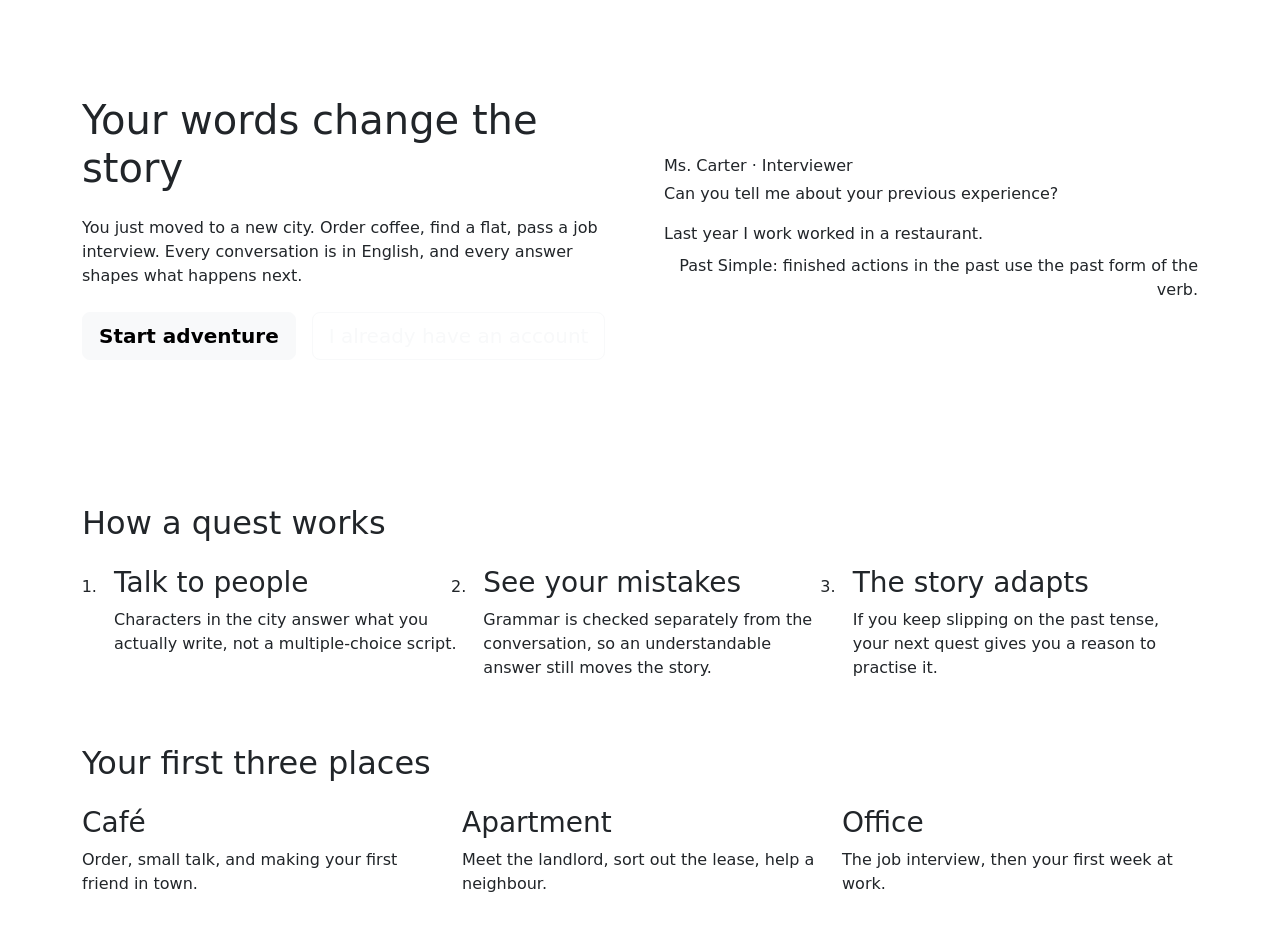
==== src/frontend/index.html @ 20c84001 "feat: add project skeleton Sets up the base the team will build SpeakQuest features on.  Backend (sr" ====
<!DOCTYPE html>
<html lang="en">
<head>
  <meta charset="utf-8">
  <meta name="viewport" content="width=device-width, initial-scale=1">
  <meta name="description" content="SpeakQuest is a story-based English learning game. Move to a new city and talk your way through it with AI characters.">
  <title>SpeakQuest – Your words change the story</title>
  <link rel="preconnect" href="https://fonts.googleapis.com">
  <link rel="preconnect" href="https://fonts.gstatic.com" crossorigin>
  <link rel="stylesheet" href="https://fonts.googleapis.com/css2?family=Atkinson+Hyperlegible:wght@400;700&amp;family=Bricolage+Grotesque:opsz,wght@12..96,700;12..96,800&amp;display=swap">
  <link rel="stylesheet" href="https://cdn.jsdelivr.net/npm/bootstrap@5.3.3/dist/css/bootstrap.min.css" integrity="sha384-QWTKZyjpPEjISv5WaRU9OFeRpok6YctnYmDr5pNlyT2bRjXh0JMhjY6hW+ALEwIH" crossorigin="anonymous">
  <link rel="stylesheet" href="/css/main.css">
  <script src="https://cdn.jsdelivr.net/npm/bootstrap@5.3.3/dist/js/bootstrap.bundle.min.js" integrity="sha384-YvpcrYf0tY3lHB60NNkmXc5s9fDVZLESaAA55NDzOxhy9GkcIdslK1eN7N6jIeHz" crossorigin="anonymous" defer></script>
  <script type="module" src="/js/app.js"></script>
</head>
<body>
  <header data-component="navbar" data-variant="public"></header>

  <main>
    <section class="sq-hero py-5" aria-labelledby="hero-title">
      <div class="container py-lg-5">
        <div class="row align-items-center g-5">
          <div class="col-lg-6">
            <h1 id="hero-title" class="sq-hero-title mb-4">Your words change the story</h1>
            <p class="sq-lead mb-4">
              You just moved to a new city. Order coffee, find a flat, pass a job interview.
              Every conversation is in English, and every answer shapes what happens next.
            </p>
            <div class="d-flex flex-wrap gap-3">
              <a class="btn btn-lg btn-light fw-bold" href="/pages/register.html">Start adventure</a>
              <a class="btn btn-lg btn-outline-light" href="/pages/login.html">I already have an account</a>
            </div>
          </div>

          <div class="col-lg-6">
            <figure class="mb-0" aria-label="Example conversation from the Job Interview quest">
              <div class="sq-bubble sq-bubble-npc mb-3">
                <p class="sq-speaker mb-1">Ms. Carter · Interviewer</p>
                <p class="mb-0">Can you tell me about your previous experience?</p>
              </div>
              <div class="sq-bubble sq-bubble-player mb-2">
                <p class="mb-0">Last year I <span class="sq-wrong">work</span> <span class="sq-right">worked</span> in a restaurant.</p>
              </div>
              <figcaption class="sq-correction text-end">
                Past Simple: finished actions in the past use the past form of the verb.
              </figcaption>
            </figure>
          </div>
        </div>
      </div>
    </section>

    <section class="container py-5" aria-labelledby="how-title">
      <h2 id="how-title" class="mb-4">How a quest works</h2>
      <ol class="sq-steps row g-4">
        <li class="col-md-4">
          <h3>Talk to people</h3>
          <p class="mb-0">Characters in the city answer what you actually write, not a multiple-choice script.</p>
        </li>
        <li class="col-md-4">
          <h3>See your mistakes</h3>
          <p class="mb-0">Grammar is checked separately from the conversation, so an understandable answer still moves the story.</p>
        </li>
        <li class="col-md-4">
          <h3>The story adapts</h3>
          <p class="mb-0">If you keep slipping on the past tense, your next quest gives you a reason to practise it.</p>
        </li>
      </ol>
    </section>

    <section class="container pb-5" aria-labelledby="places-title">
      <h2 id="places-title" class="mb-4">Your first three places</h2>
      <div class="row g-4">
        <article class="col-md-4">
          <div class="sq-panel sq-line-tag sq-cafe h-100">
            <h3>Café</h3>
            <p class="mb-0">Order, small talk, and making your first friend in town.</p>
          </div>
        </article>
        <article class="col-md-4">
          <div class="sq-panel sq-line-tag sq-apartment h-100">
            <h3>Apartment</h3>
            <p class="mb-0">Meet the landlord, sort out the lease, help a neighbour.</p>
          </div>
        </article>
        <article class="col-md-4">
          <div class="sq-panel sq-line-tag sq-office h-100">
            <h3>Office</h3>
            <p class="mb-0">The job interview, then your first week at work.</p>
          </div>
        </article>
      </div>
    </section>
  </main>

  <footer data-component="footer"></footer>
</body>
</html>
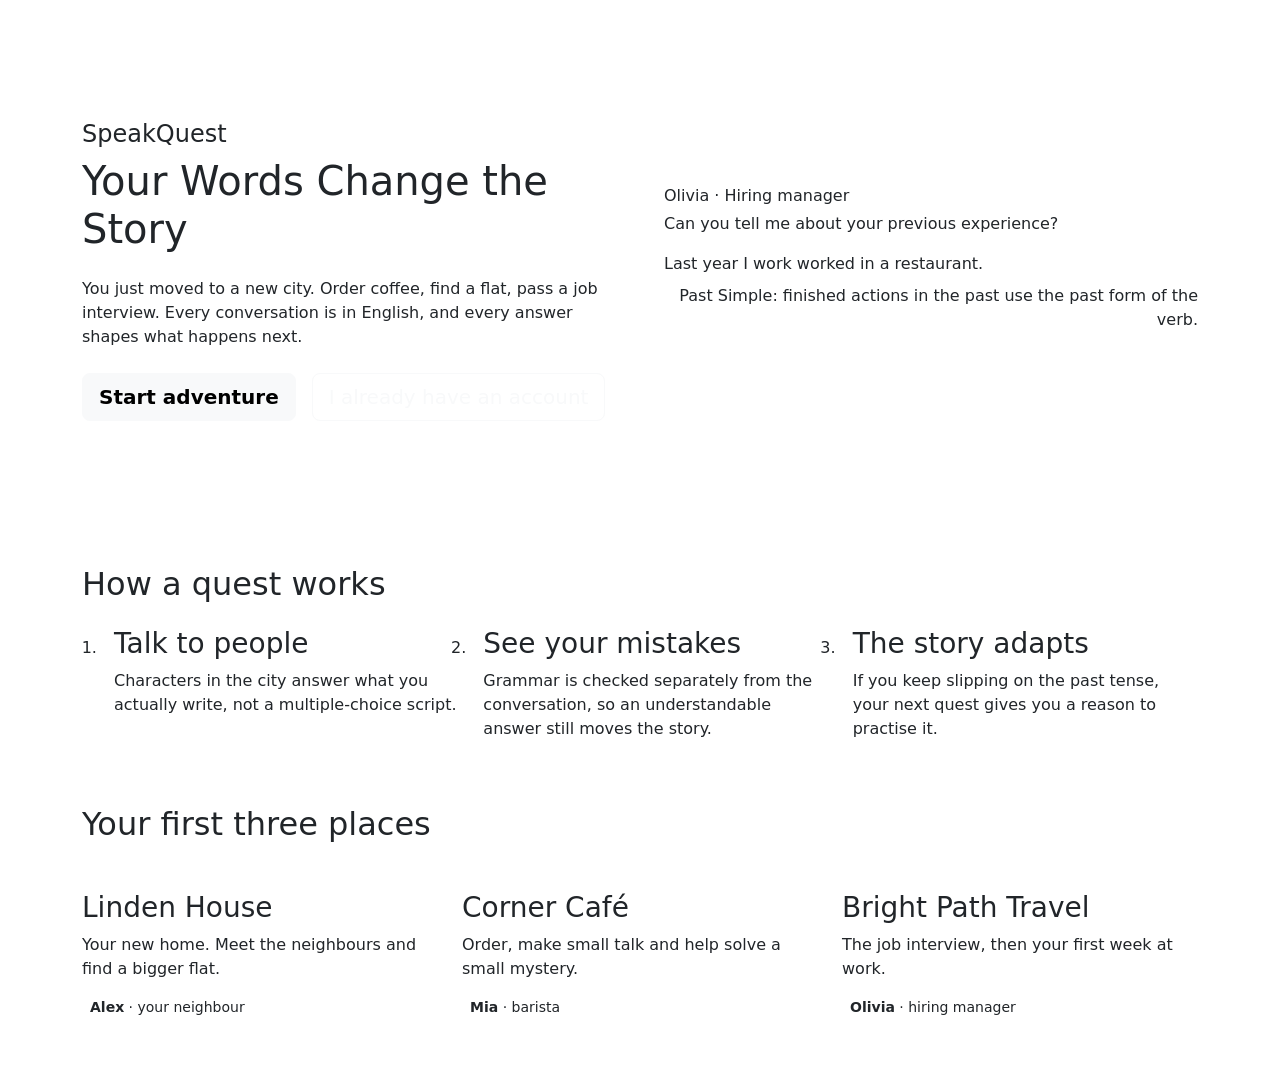
==== commit 0d3eed81: "feat(frontend): görsel tasarım sistemi, şehir haritası illüstrasyonu ve NPC portreleri eklendi" ====
--- a/src/frontend/index.html
+++ b/src/frontend/index.html
@@ -4,7 +4,7 @@
   <meta charset="utf-8">
   <meta name="viewport" content="width=device-width, initial-scale=1">
   <meta name="description" content="SpeakQuest is a story-based English learning game. Move to a new city and talk your way through it with AI characters.">
-  <title>SpeakQuest – Your words change the story</title>
+  <title>SpeakQuest – Your Words Change the Story</title>
   <link rel="preconnect" href="https://fonts.googleapis.com">
   <link rel="preconnect" href="https://fonts.gstatic.com" crossorigin>
   <link rel="stylesheet" href="https://fonts.googleapis.com/css2?family=Atkinson+Hyperlegible:wght@400;700&amp;family=Bricolage+Grotesque:opsz,wght@12..96,700;12..96,800&amp;display=swap">
@@ -21,7 +21,9 @@
       <div class="container py-lg-5">
         <div class="row align-items-center g-5">
           <div class="col-lg-6">
-            <h1 id="hero-title" class="sq-hero-title mb-4">Your words change the story</h1>
+            <img class="sq-hero-logo mb-3" src="/assets/logo.svg" alt="">
+            <p class="sq-display h4 mb-2">SpeakQuest</p>
+            <h1 id="hero-title" class="sq-hero-title mb-4">Your Words Change the Story</h1>
             <p class="sq-lead mb-4">
               You just moved to a new city. Order coffee, find a flat, pass a job interview.
               Every conversation is in English, and every answer shapes what happens next.
@@ -35,7 +37,7 @@
           <div class="col-lg-6">
             <figure class="mb-0" aria-label="Example conversation from the Job Interview quest">
               <div class="sq-bubble sq-bubble-npc mb-3">
-                <p class="sq-speaker mb-1">Ms. Carter · Interviewer</p>
+                <p class="sq-speaker mb-1">Olivia · Hiring manager</p>
                 <p class="mb-0">Can you tell me about your previous experience?</p>
               </div>
               <div class="sq-bubble sq-bubble-player mb-2">
@@ -72,21 +74,42 @@
       <h2 id="places-title" class="mb-4">Your first three places</h2>
       <div class="row g-4">
         <article class="col-md-4">
-          <div class="sq-panel sq-line-tag sq-cafe h-100">
-            <h3>Café</h3>
-            <p class="mb-0">Order, small talk, and making your first friend in town.</p>
+          <div class="sq-panel sq-place-card sq-apartment h-100">
+            <img src="/assets/scenes/apartment.svg" alt="">
+            <div class="sq-place-body">
+              <h3>Linden House</h3>
+              <p>Your new home. Meet the neighbours and find a bigger flat.</p>
+              <div class="d-flex align-items-center gap-2">
+                <img class="sq-portrait sq-portrait-sm" src="/assets/portraits/alex.svg" alt="">
+                <p class="mb-0 small"><strong>Alex</strong> · your neighbour</p>
+              </div>
+            </div>
           </div>
         </article>
         <article class="col-md-4">
-          <div class="sq-panel sq-line-tag sq-apartment h-100">
-            <h3>Apartment</h3>
-            <p class="mb-0">Meet the landlord, sort out the lease, help a neighbour.</p>
+          <div class="sq-panel sq-place-card sq-cafe h-100">
+            <img src="/assets/scenes/cafe.svg" alt="">
+            <div class="sq-place-body">
+              <h3>Corner Café</h3>
+              <p>Order, make small talk and help solve a small mystery.</p>
+              <div class="d-flex align-items-center gap-2">
+                <img class="sq-portrait sq-portrait-sm" src="/assets/portraits/mia.svg" alt="">
+                <p class="mb-0 small"><strong>Mia</strong> · barista</p>
+              </div>
+            </div>
           </div>
         </article>
         <article class="col-md-4">
-          <div class="sq-panel sq-line-tag sq-office h-100">
-            <h3>Office</h3>
-            <p class="mb-0">The job interview, then your first week at work.</p>
+          <div class="sq-panel sq-place-card sq-office h-100">
+            <img src="/assets/scenes/office.svg" alt="">
+            <div class="sq-place-body">
+              <h3>Bright Path Travel</h3>
+              <p>The job interview, then your first week at work.</p>
+              <div class="d-flex align-items-center gap-2">
+                <img class="sq-portrait sq-portrait-sm" src="/assets/portraits/olivia.svg" alt="">
+                <p class="mb-0 small"><strong>Olivia</strong> · hiring manager</p>
+              </div>
+            </div>
           </div>
         </article>
       </div>
